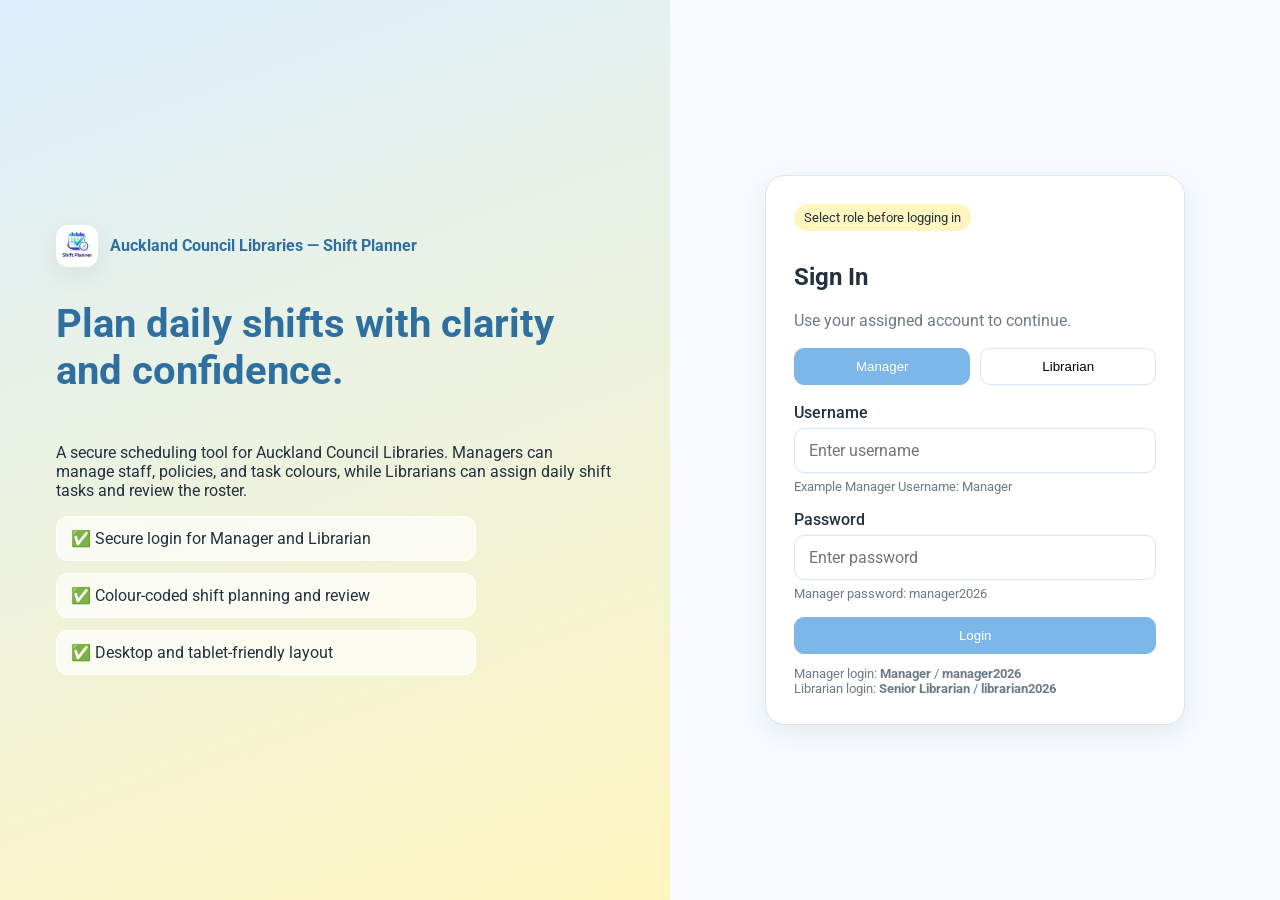
==== src/main/resources/static/index.html @ 8c275423 "Add frontend into the server" ====
<!DOCTYPE html>
<html lang="en">
<head>
  <meta charset="UTF-8" />
  <meta name="viewport" content="width=device-width, initial-scale=1.0" />
  <title>Shift Planner - Login</title>
  <link rel="preconnect" href="https://fonts.googleapis.com">
  <link rel="preconnect" href="https://fonts.gstatic.com" crossorigin>
  <link href="https://fonts.googleapis.com/css2?family=Roboto:wght@400;500;700&display=swap" rel="stylesheet">
  <link rel="stylesheet" href="style.css" />
</head>
<body>
  <section class="login-page">
    <div class="login-left">
      <div class="brand">
        <img src="assets/logo.jpg" alt="Shift Planner Logo" class="brand-badge" />
        <div>Auckland Council Libraries — Shift Planner</div>
      </div>

      <h1>Plan daily shifts with clarity and confidence.</h1>

      <p>
        A secure scheduling tool for Auckland Council Libraries. Managers can manage staff, policies,
        and task colours, while Librarians can assign daily shift tasks and review the roster.
      </p>

      <div class="feature-list">
        <div class="feature-pill">✅ Secure login for Manager and Librarian</div>
        <div class="feature-pill">✅ Colour-coded shift planning and review</div>
        <div class="feature-pill">✅ Desktop and tablet-friendly layout</div>
      </div>
    </div>

    <div class="login-right">
      <div class="login-card">
        <div class="role-tag">Select role before logging in</div>
        <h2>Sign In</h2>
        <p class="subtle">Use your assigned account to continue.</p>

        <div id="loginError" class="error-msg">
          Incorrect credentials. Please check your username, password, and selected role.
        </div>

        <div class="role-switch">
          <button id="managerRoleBtn" class="active" type="button">Manager</button>
          <button id="librarianRoleBtn" type="button">Librarian</button>
        </div>

        <div class="form-group">
          <label for="username">Username</label>
          <input id="username" type="text" placeholder="Enter username" />
          <div class="hint" id="roleHint">Example Manager Username: Manager</div>
        </div>

        <div class="form-group">
          <label for="password">Password</label>
          <input id="password" type="password" placeholder="Enter password" />
          <div class="hint" id="passwordHint">Manager password: manager2026</div>
        </div>

        <button class="btn btn-primary full-width" onclick="handleLogin()">Login</button>

        <div class="hint" style="margin-top:12px;">
          Manager login: <strong>Manager</strong> / <strong>manager2026</strong><br>
          Librarian login: <strong>Senior Librarian</strong> / <strong>librarian2026</strong>
        </div>
      </div>
    </div>
  </section>

  <script src="script.js"></script>
</body>
</html>
---- src/main/resources/static/style.css ----
:root {
  --blue: #dceffd;
  --blue-strong: #7db7e8;
  --blue-dark: #2f6f9f;
  --yellow: #fff6bf;
  --yellow-strong: #f2dc6b;
  --white: #ffffff;
  --bg: #f7fbff;
  --text: #22313f;
  --muted: #6d7b88;
  --border: #d7e6f2;
  --shadow: 0 8px 24px rgba(34, 49, 63, 0.08);

  --desk: #4da3ff;
  --checkin: #f4c542;
  --picking: #4ecb71;
  --shelving: #d96df0;
  --meeting: #ff9f68;
  --lunch: #ffcf5a;
  --event: #45c7c7;
  --eventprep: #8f7cff;
  --closing: #ff7b7b;
  --training: #5f8bff;
  --block: #444444;
  --bell: #ff8aa1;
  --roaming: #6ed3ff;
  --lunchcheckin: #f7b267;
  --lunchbell: #ffb3c7;
  --lunchroaming: #8ee3ef;
  --optional: #c7d2e2;
}

* {
  box-sizing: border-box;
}

body {
  margin: 0;
  font-family: 'Roboto', sans-serif;
  background: var(--bg);
  color: var(--text);
}

.hidden {
  display: none;
}

.topbar {
  background: linear-gradient(90deg, var(--blue), var(--yellow));
  border-bottom: 1px solid var(--border);
  padding: 14px 24px;
  display: flex;
  justify-content: space-between;
  align-items: center;
  flex-wrap: wrap;
}

.brand {
  display: flex;
  align-items: center;
  gap: 12px;
  font-weight: 700;
  color: var(--blue-dark);
}

.brand-badge {
  width: 42px;
  height: 42px;
  border-radius: 12px;
  background: var(--white);
  display: grid;
  place-items: center;
  box-shadow: var(--shadow);
}

.nav {
  display: flex;
  gap: 8px;
  flex-wrap: wrap;
}

.container {
  max-width: 1280px;
  margin: 0 auto;
  padding: 24px;
}

.card {
  background: var(--white);
  border: 1px solid var(--border);
  border-radius: 16px;
  box-shadow: var(--shadow);
  padding: 20px;
}

.card-lite {
  background: #fbfdff;
  border: 1px solid var(--border);
  border-radius: 14px;
  padding: 16px;
  margin-bottom: 18px;
}

.section-title {
  margin: 0 0 10px;
  color: var(--blue-dark);
}

.subtle {
  color: var(--muted);
}

.login-page {
  min-height: 100vh;
  display: grid;
  grid-template-columns: 1.1fr 1fr;
}

.login-left {
  background: linear-gradient(160deg, var(--blue), var(--yellow));
  padding: 56px;
  display: flex;
  flex-direction: column;
  justify-content: center;
}

.login-left h1 {
  font-size: 40px;
  color: var(--blue-dark);
}

.login-right {
  display: grid;
  place-items: center;
  padding: 32px;
}

.login-card {
  width: 100%;
  max-width: 420px;
  background: var(--white);
  border: 1px solid var(--border);
  border-radius: 20px;
  box-shadow: var(--shadow);
  padding: 28px;
}

.feature-list {
  display: grid;
  gap: 12px;
}

.feature-pill {
  background: rgba(255,255,255,0.65);
  border: 1px solid rgba(255,255,255,0.8);
  border-radius: 12px;
  padding: 12px 14px;
  max-width: 420px;
}

.role-tag {
  display: inline-block;
  background: var(--yellow);
  padding: 6px 10px;
  border-radius: 999px;
  font-size: 13px;
  margin-bottom: 12px;
}

.role-switch {
  display: grid;
  grid-template-columns: 1fr 1fr;
  gap: 10px;
  margin: 18px 0;
}

.role-switch button.active {
  background: var(--blue-strong);
  color: white;
  border-color: var(--blue-strong);
}

.form-group {
  margin-bottom: 16px;
}

.form-grid {
  display: grid;
  grid-template-columns: repeat(2, 1fr);
  gap: 16px;
}

label {
  display: block;
  margin-bottom: 6px;
  font-weight: 500;
}

input,
textarea,
select {
  width: 100%;
  border: 1px solid var(--border);
  border-radius: 10px;
  padding: 12px 14px;
  font: inherit;
}

textarea {
  min-height: 90px;
}

button,
.btn {
  border: 1px solid var(--border);
  background: var(--white);
  border-radius: 10px;
  padding: 10px 14px;
  cursor: pointer;
  font-weight: 500;
  transition: 0.2s ease;
}

button:hover,
.btn:hover {
  transform: translateY(-1px);
  box-shadow: 0 4px 10px rgba(0,0,0,0.06);
}

.btn-primary {
  background: var(--blue-strong);
  border-color: var(--blue-strong);
  color: white;
}

.btn-warning {
  background: var(--yellow-strong);
  border-color: var(--yellow-strong);
}

.btn-danger {
  background: #fff1f1;
  border-color: #f3caca;
  color: #b94a48;
}

.full-width {
  width: 100%;
}

.error-msg {
  display: none;
  background: #fff1f1;
  border: 1px solid #f2caca;
  color: #c94b4b;
  padding: 10px 12px;
  border-radius: 10px;
  margin-bottom: 14px;
}

.hint {
  font-size: 13px;
  color: var(--muted);
  margin-top: 6px;
}

.toolbar,
.search-bar,
.actions {
  display: flex;
  justify-content: space-between;
  align-items: center;
  gap: 12px;
  flex-wrap: wrap;
  margin-bottom: 14px;
}

table {
  width: 100%;
  border-collapse: collapse;
}

th,
td {
  border-bottom: 1px solid var(--border);
  padding: 12px;
  text-align: left;
}

th {
  background: #f8fbfe;
  color: var(--blue-dark);
}

.policy-list,
.task-list {
  display: grid;
  gap: 12px;
}

.policy-item,
.task-item,
.mini-card {
  border: 1px solid var(--border);
  background: #fbfdff;
  border-radius: 12px;
  padding: 14px;
}

.task-row {
  display: grid;
  grid-template-columns: 1fr 60px;
  gap: 12px;
  align-items: center;
}

.task-color-name {
  font-weight: 600;
  color: var(--blue-dark);
}

.task-color-controls {
  display: flex;
  align-items: center;
  gap: 10px;
  justify-content: flex-end;
  flex-wrap: wrap;
}

.task-color-preview {
  width: 28px;
  height: 28px;
  border-radius: 8px;
  border: 1px solid var(--border);
  display: inline-block;
  box-shadow: inset 0 0 0 1px rgba(255,255,255,0.35);
}

.staff-name-select {
  width: 100%;
  min-width: 140px;
  border: 1px solid var(--border);
  border-radius: 10px;
  padding: 10px 12px;
  font: inherit;
  font-weight: 500;
  background: var(--white);
  color: var(--text);
}

.staff-name-select:focus {
  outline: 2px solid rgba(125, 183, 232, 0.35);
  outline-offset: 1px;
}

.calendar-wrapper {
  overflow: auto;
  border: 1px solid var(--border);
  border-radius: 16px;
  background: var(--white);
}

.calendar-table {
  min-width: 980px;
}

.calendar-table thead th {
  min-width: 140px;
}

.time-cell {
  font-weight: 500;
  min-width: 90px;
}

.task-cell {
  min-width: 140px;
  height: 72px;
  padding: 8px;
}

.task-badge {
  height: 100%;
  width: 100%;
  border-radius: 12px;
  display: flex;
  align-items: center;
  justify-content: center;
  text-align: center;
  font-size: 13px;
  font-weight: 500;
}

.task-select {
  width: 100%;
  min-width: 110px;
  height: 44px;
  border: 1px solid var(--border);
  border-radius: 10px;
  padding: 8px 10px;
  font: inherit;
  font-weight: 500;
  color: var(--text);
  background: #fff;
}

.desk,
.task-select.desk {
  background: var(--desk);
}

.checkin,
.task-select.checkin {
  background: var(--checkin);
}

.picking,
.task-select.picking {
  background: var(--picking);
}

.shelving,
.task-select.shelving {
  background: var(--shelving);
}

.meeting,
.task-select.meeting {
  background: var(--meeting);
}

.lunch,
.task-select.lunch {
  background: var(--lunch);
}

.event,
.task-select.event {
  background: var(--event);
}

.eventprep,
.task-select.eventprep {
  background: var(--eventprep);
}

.closing,
.task-select.closing {
  background: var(--closing);
}

.training,
.task-select.training {
  background: var(--training);
}

.block,
.task-select.block {
  background: var(--block);
  color: #ffffff;
}

.bell,
.task-select.bell {
  background: var(--bell);
}

.roaming,
.task-select.roaming {
  background: var(--roaming);
}

.lunchcheckin,
.task-select.lunchcheckin {
  background: var(--lunchcheckin);
}

.lunchbell,
.task-select.lunchbell {
  background: var(--lunchbell);
}

.lunchroaming,
.task-select.lunchroaming {
  background: var(--lunchroaming);
}

.optional,
.task-select.optional {
  background: var(--optional);
}

.daily-tasks {
  margin-top: 18px;
  display: grid;
  grid-template-columns: repeat(4, 1fr);
  gap: 12px;
}

.daily-tasks select {
  width: 100%;
  background: #fff;
}

.actions-inline {
  display: flex;
  gap: 8px;
  flex-wrap: wrap;
}

.search-bar input {
  max-width: 280px;
}

.schedule-date-row {
  display: flex;
  align-items: center;
  gap: 12px;
  flex-wrap: wrap;
  margin-bottom: 16px;
  padding: 12px 14px;
  background: #f8fbfe;
  border: 1px solid var(--border);
  border-radius: 12px;
}

.schedule-date-row label {
  margin: 0;
  font-weight: 600;
  color: var(--blue-dark);
}

.schedule-date-row input[type="date"] {
  width: auto;
  min-width: 180px;
  background: var(--white);
}

.schedule-date-row .btn {
  white-space: nowrap;
}

 .schedule-actions-group {
  display: inline-flex;
  align-items: center;
  gap: 8px;
}

.save-to-wrap {
  position: relative;
  display: inline-flex;
  align-items: center;
}

.save-to-date-popup-anchor {
  position: absolute;
  left: calc(100% + 8px);
  top: 50%;
  transform: translateY(-50%);
  width: 1px;
  min-width: 1px;
  height: 1px;
  padding: 0;
  border: 0;
  opacity: 0;
}

#shiftHeaderRow .time-cell .btn {
  width: 120px;
  min-width: 120px;
  max-width: 120px;
}

#shiftHeaderRow th,
#reviewHeaderRow th {
  vertical-align: top;
}

.staff-header {
  display: flex;
  flex-direction: column;
  gap: 8px;
  align-items: stretch;
}

.staff-header-name {
  font-weight: 700;
  line-height: 1.3;
  color: var(--blue-dark);
  word-break: break-word;
  align-self: center;
}

 

@media (max-width: 900px) {
  .login-page {
    grid-template-columns: 1fr;
  }

  .form-grid {
    grid-template-columns: 1fr;
  }
}

@media (max-width: 700px) {
  .daily-tasks {
    grid-template-columns: 1fr 1fr;
  }

  .staff-header-name {
    font-size: 13px;
  }

 
  .calendar-table thead th {
    min-width: 120px;
  }
}

@media (max-width: 600px) {
  .schedule-date-row {
    align-items: flex-start;
    flex-direction: column;
  }

  .schedule-date-row input[type="date"] {
    width: 100%;
  }

  .schedule-date-row .btn {
    width: 100%;
  }
}

@media (max-width: 500px) {
  .daily-tasks {
    grid-template-columns: 1fr;
  }
}

@media print {
  body {
    background: white;
  }

  .topbar,
  .nav,
  .schedule-date-row,
  .notes-area label {
    display: none !important;
  }

 
  .container {
    max-width: 100%;
    margin: 0;
    padding: 0;
  }

  .card {
    box-shadow: none;
    border: none;
    padding: 0;
    margin: 0;
  }

  .calendar-wrapper {
    overflow: visible;
    border: 1px solid #ccc;
    border-radius: 0;
  }

  .calendar-table {
    min-width: 100%;
  }

  .task-select {
    border: none;
    background: transparent;
    font-weight: 500;
    appearance: none;
    -webkit-appearance: none;
    padding: 0;
  }

  .daily-tasks {
    margin-top: 20px;
    grid-template-columns: repeat(2, 1fr);
  }

  .mini-card {
    break-inside: avoid;
    page-break-inside: avoid;
  }

  textarea {
    border: 1px solid #ccc;
    min-height: 80px;
    background: transparent;
    font-weight: 500;
  }
}
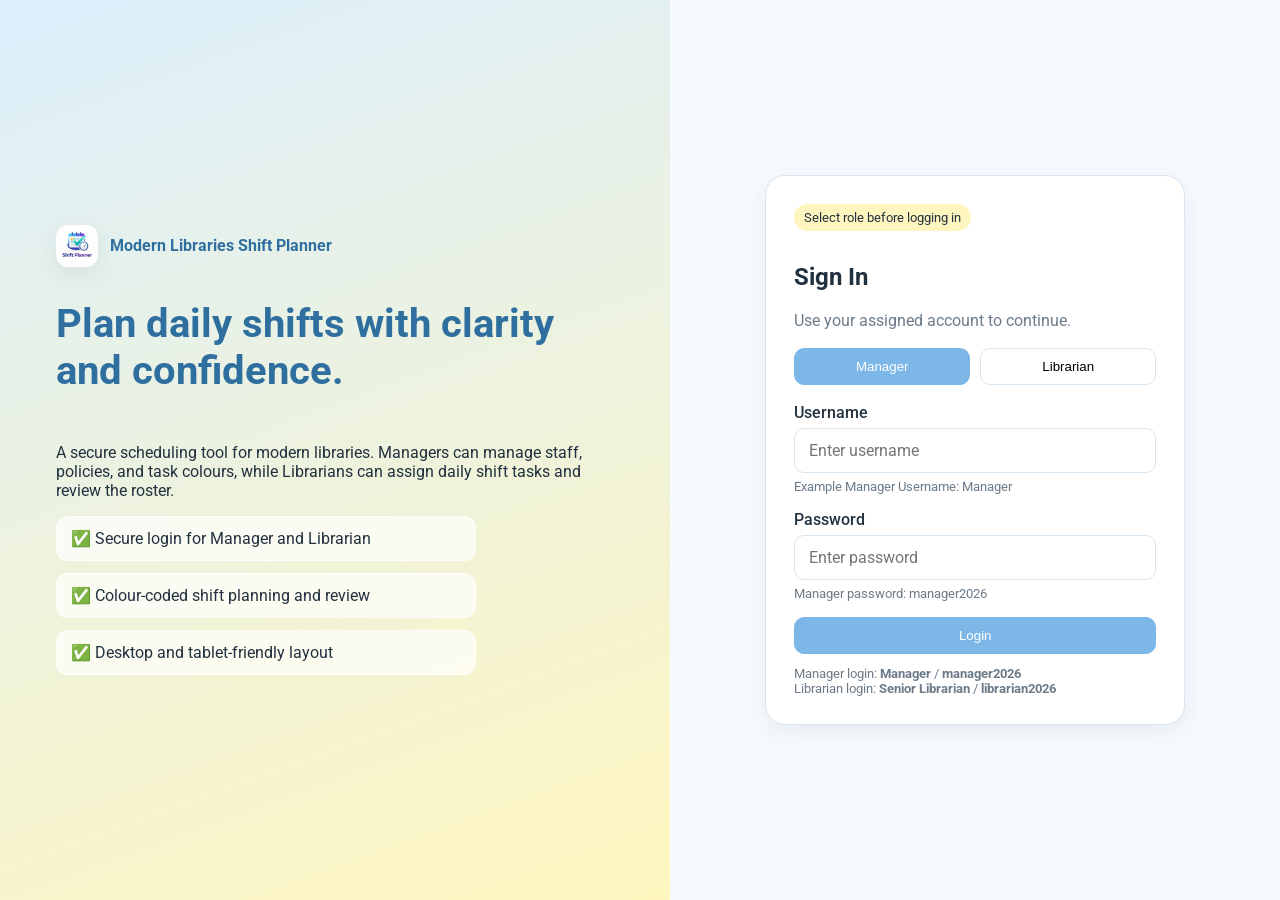
==== commit 4cf3dbcc: "fix a few frontend bugs" ====
--- a/src/main/resources/static/index.html
+++ b/src/main/resources/static/index.html
@@ -14,13 +14,13 @@
     <div class="login-left">
       <div class="brand">
         <img src="assets/logo.jpg" alt="Shift Planner Logo" class="brand-badge" />
-        <div>Auckland Council Libraries — Shift Planner</div>
+        <div>Modern Libraries Shift Planner</div>
       </div>
 
       <h1>Plan daily shifts with clarity and confidence.</h1>
 
       <p>
-        A secure scheduling tool for Auckland Council Libraries. Managers can manage staff, policies,
+        A secure scheduling tool for modern libraries. Managers can manage staff, policies,
         and task colours, while Librarians can assign daily shift tasks and review the roster.
       </p>
 
--- a/src/main/resources/static/style.css
+++ b/src/main/resources/static/style.css
@@ -373,6 +373,33 @@
   min-width: 90px;
 }
 
+.calendar-table .time-cell {
+  position: sticky;
+  left: 0;
+  width: 112px;
+  min-width: 112px;
+  padding: 6px 8px;
+  z-index: 3;
+  background: #f8fbfe;
+  box-shadow: 2px 0 0 0 var(--border);
+}
+
+.calendar-table thead .time-cell {
+  z-index: 5;
+}
+
+.time-cell-frame {
+  display: flex;
+  align-items: center;
+  justify-content: flex-start;
+  min-height: 36px;
+  width: 100%;
+  padding: 6px 8px;
+  border: 1px solid var(--border);
+  border-radius: 8px;
+  background: var(--white);
+}
+
 .task-cell {
   min-width: 140px;
   height: 72px;
@@ -565,10 +592,128 @@
   opacity: 0;
 }
 
+.modal-overlay {
+  position: fixed;
+  inset: 0;
+  background: rgba(34, 49, 63, 0.4);
+  display: flex;
+  align-items: center;
+  justify-content: center;
+  padding: 20px;
+  z-index: 1000;
+}
+
+.modal-overlay.hidden {
+  display: none;
+}
+
+.modal-card {
+  width: min(680px, 100%);
+  max-height: 80vh;
+  overflow: hidden;
+  background: var(--white);
+  border: 1px solid var(--border);
+  border-radius: 14px;
+  box-shadow: var(--shadow);
+  display: flex;
+  flex-direction: column;
+}
+
+.modal-header-row {
+  display: flex;
+  align-items: center;
+  justify-content: space-between;
+  gap: 12px;
+  padding: 16px 16px 10px;
+  border-bottom: 1px solid var(--border);
+}
+
+.modal-header-row h3 {
+  margin: 0;
+  color: var(--blue-dark);
+}
+
+.auto-rule-top-actions {
+  display: flex;
+  gap: 12px;
+  flex-wrap: wrap;
+  padding: 12px 16px;
+  border-bottom: 1px solid var(--border);
+}
+
+.auto-rule-toggle {
+  display: inline-flex;
+  align-items: center;
+  justify-content: space-between;
+  min-width: 160px;
+  gap: 12px;
+  margin: 0;
+  padding: 10px 12px;
+  border: 1px solid var(--border);
+  border-radius: 10px;
+  background: #f8fbfe;
+}
+
+.auto-rule-confirm-toggle {
+  background: #fff8d6;
+}
+
+.auto-rule-toggle.is-loading {
+  opacity: 0.75;
+  cursor: wait;
+}
+
+.auto-rule-list {
+  overflow: auto;
+  padding: 10px 16px 16px;
+  display: grid;
+  gap: 8px;
+}
+
+.auto-rule-item {
+  display: flex;
+  align-items: stretch;
+  justify-content: flex-start;
+  gap: 14px;
+  margin: 0;
+  padding: 10px 12px;
+  border: 1px solid var(--border);
+  border-radius: 10px;
+  background: #fbfdff;
+  cursor: pointer;
+}
+
+.auto-rule-item-checkframe {
+  width: 42px;
+  min-width: 42px;
+  border: 0px solid var(--border);
+  border-radius: 8px;
+  background: var(--white);
+  display: inline-flex;
+  align-items: center;
+  justify-content: center;
+  align-self: center;
+}
+
+.auto-rule-item-checkframe input[type="checkbox"] {
+  width: 18px;
+  height: 18px;
+  margin: 0;
+}
+
+.auto-rule-item-content {
+  flex: 1;
+  display: inline-flex;
+  align-items: center;
+  min-height: 42px;
+  color: var(--text);
+}
+
 #shiftHeaderRow .time-cell .btn {
-  width: 120px;
-  min-width: 120px;
-  max-width: 120px;
+  width: 100%;
+  min-width: 0;
+  max-width: none;
+  padding: 8px 10px;
 }
 
 #shiftHeaderRow th,
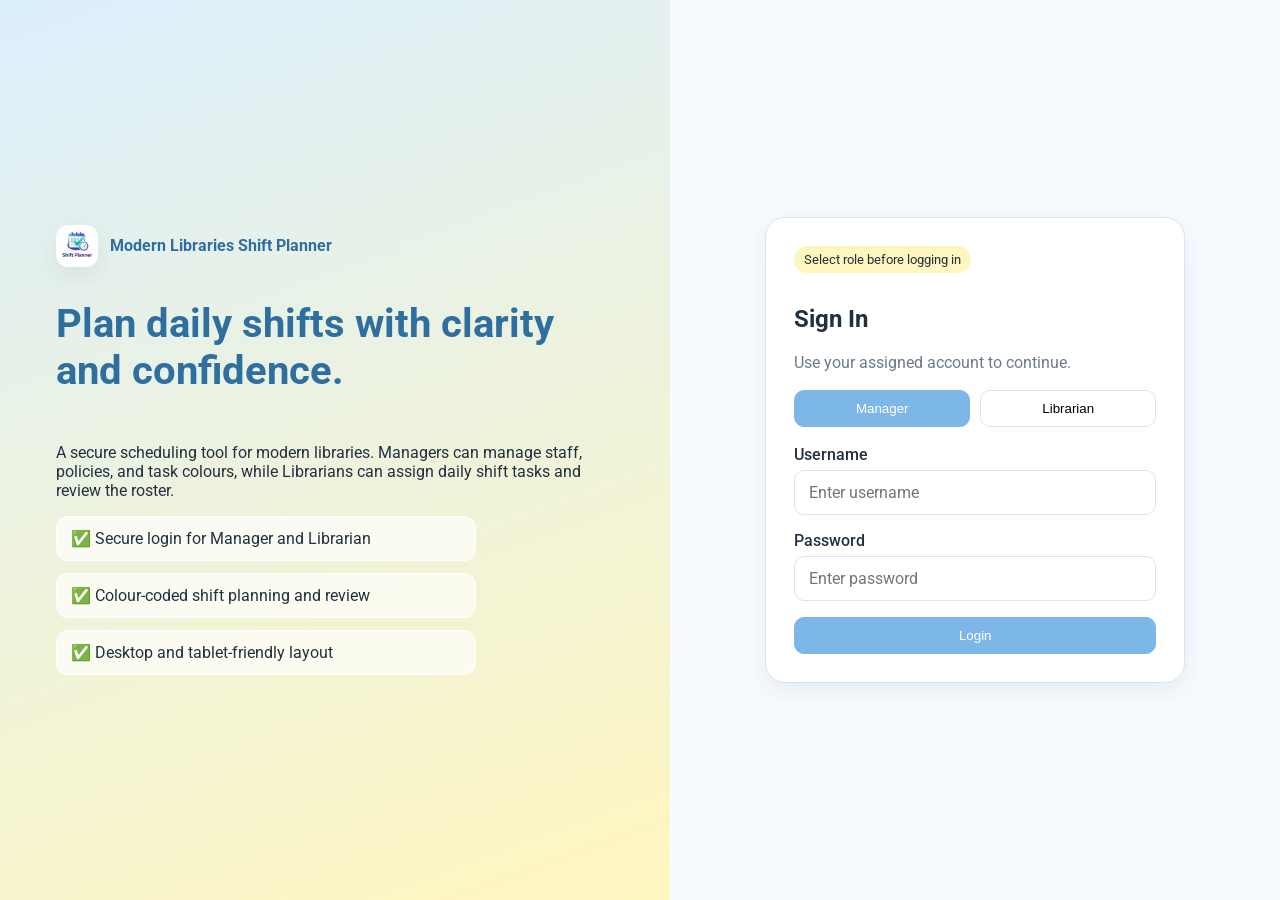
==== commit a73e700c: "fix a bug" ====
--- a/src/main/resources/static/index.html
+++ b/src/main/resources/static/index.html
@@ -49,25 +49,18 @@
         <div class="form-group">
           <label for="username">Username</label>
           <input id="username" type="text" placeholder="Enter username" />
-          <div class="hint" id="roleHint">Example Manager Username: Manager</div>
-        </div>
+          </div>
 
         <div class="form-group">
           <label for="password">Password</label>
           <input id="password" type="password" placeholder="Enter password" />
-          <div class="hint" id="passwordHint">Manager password: manager2026</div>
-        </div>
+          </div>
 
         <button class="btn btn-primary full-width" onclick="handleLogin()">Login</button>
-
-        <div class="hint" style="margin-top:12px;">
-          Manager login: <strong>Manager</strong> / <strong>manager2026</strong><br>
-          Librarian login: <strong>Senior Librarian</strong> / <strong>librarian2026</strong>
         </div>
-      </div>
     </div>
   </section>
 
   <script src="script.js"></script>
 </body>
-</html>+</html>
--- a/src/main/resources/static/style.css
+++ b/src/main/resources/static/style.css
@@ -21,13 +21,14 @@
   --eventprep: #8f7cff;
   --closing: #ff7b7b;
   --training: #5f8bff;
-  --block: #444444;
+  --block: #dad8c9;
   --bell: #ff8aa1;
   --roaming: #6ed3ff;
   --lunchcheckin: #f7b267;
   --lunchbell: #ffb3c7;
   --lunchroaming: #8ee3ef;
   --optional: #c7d2e2;
+  --offsite: #444444;
 }
 
 * {
@@ -484,7 +485,7 @@
 .block,
 .task-select.block {
   background: var(--block);
-  color: #ffffff;
+
 }
 
 .bell,
@@ -515,6 +516,12 @@
 .optional,
 .task-select.optional {
   background: var(--optional);
+}
+
+.offsite,
+.task-select.offsite {
+    background: var(--offsite);
+    color: #ffffff;
 }
 
 .daily-tasks {
